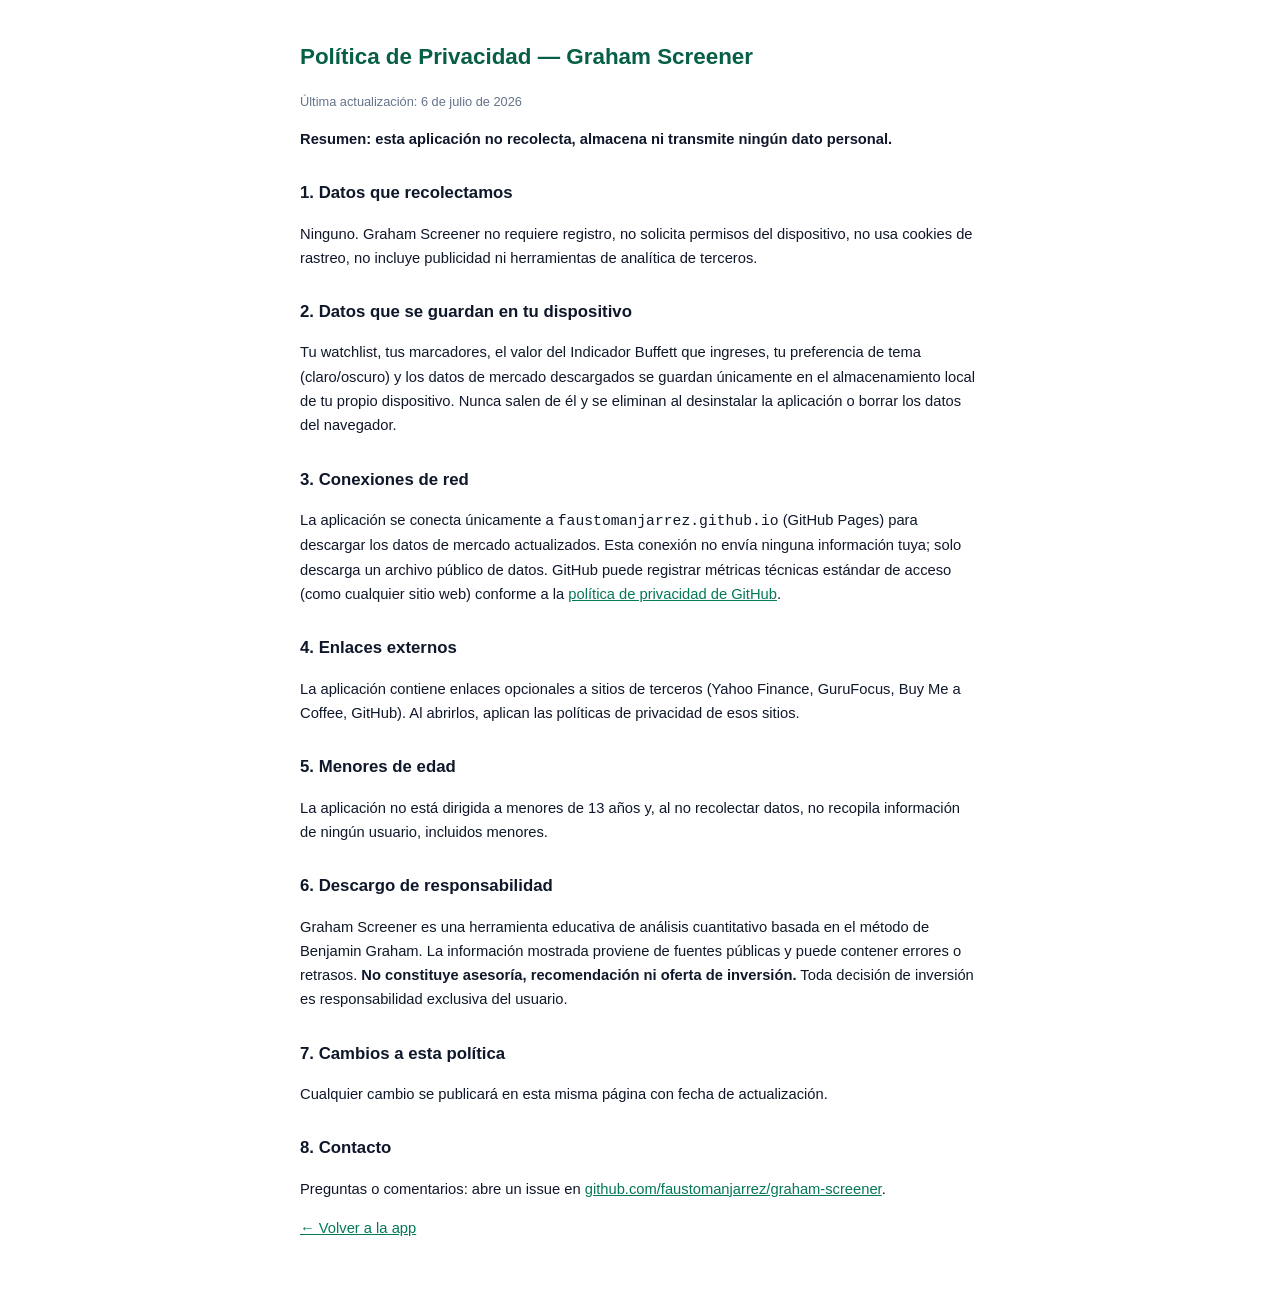
==== app/privacidad.html @ 38e1bb4c "Boton Buy Me a Coffee, politica de privacidad y kit para Google Play Co-Authored-By: Claude Fable 5 " ====
<!DOCTYPE html>
<html lang="es">
<head>
<meta charset="UTF-8">
<meta name="viewport" content="width=device-width, initial-scale=1.0">
<title>Política de Privacidad — Graham Screener</title>
<style>
  body { font-family: -apple-system, BlinkMacSystemFont, 'Segoe UI', Roboto, sans-serif;
         max-width: 680px; margin: 0 auto; padding: 24px 18px 60px; color: #0f172a; line-height: 1.65; }
  h1 { font-size: 1.4rem; color: #065f46; }
  h2 { font-size: 1.05rem; margin-top: 28px; }
  p, li { font-size: .92rem; }
  .updated { color: #64748b; font-size: .8rem; }
  a { color: #047857; }
  @media (prefers-color-scheme: dark) {
    body { background: #0b1220; color: #e2e8f0; }
    h1 { color: #6ee7b7; } a { color: #34d399; }
  }
</style>
</head>
<body>
<h1>Política de Privacidad — Graham Screener</h1>
<p class="updated">Última actualización: 6 de julio de 2026</p>

<p><strong>Resumen: esta aplicación no recolecta, almacena ni transmite ningún dato personal.</strong></p>

<h2>1. Datos que recolectamos</h2>
<p>Ninguno. Graham Screener no requiere registro, no solicita permisos del dispositivo,
no usa cookies de rastreo, no incluye publicidad ni herramientas de analítica de terceros.</p>

<h2>2. Datos que se guardan en tu dispositivo</h2>
<p>Tu watchlist, tus marcadores, el valor del Indicador Buffett que ingreses, tu preferencia
de tema (claro/oscuro) y los datos de mercado descargados se guardan únicamente en el
almacenamiento local de tu propio dispositivo. Nunca salen de él y se eliminan al
desinstalar la aplicación o borrar los datos del navegador.</p>

<h2>3. Conexiones de red</h2>
<p>La aplicación se conecta únicamente a <code>faustomanjarrez.github.io</code> (GitHub Pages)
para descargar los datos de mercado actualizados. Esta conexión no envía ninguna información
tuya; solo descarga un archivo público de datos. GitHub puede registrar métricas técnicas
estándar de acceso (como cualquier sitio web) conforme a la
<a href="https://docs.github.com/es/site-policy/privacy-policies/github-general-privacy-statement" target="_blank" rel="noopener">política de privacidad de GitHub</a>.</p>

<h2>4. Enlaces externos</h2>
<p>La aplicación contiene enlaces opcionales a sitios de terceros (Yahoo Finance, GuruFocus,
Buy Me a Coffee, GitHub). Al abrirlos, aplican las políticas de privacidad de esos sitios.</p>

<h2>5. Menores de edad</h2>
<p>La aplicación no está dirigida a menores de 13 años y, al no recolectar datos, no recopila
información de ningún usuario, incluidos menores.</p>

<h2>6. Descargo de responsabilidad</h2>
<p>Graham Screener es una herramienta educativa de análisis cuantitativo basada en el método
de Benjamin Graham. La información mostrada proviene de fuentes públicas y puede contener
errores o retrasos. <strong>No constituye asesoría, recomendación ni oferta de inversión.</strong>
Toda decisión de inversión es responsabilidad exclusiva del usuario.</p>

<h2>7. Cambios a esta política</h2>
<p>Cualquier cambio se publicará en esta misma página con fecha de actualización.</p>

<h2>8. Contacto</h2>
<p>Preguntas o comentarios: abre un issue en
<a href="https://github.com/faustomanjarrez/graham-screener/issues" target="_blank" rel="noopener">github.com/faustomanjarrez/graham-screener</a>.</p>

<p><a href="index.html">← Volver a la app</a></p>
</body>
</html>
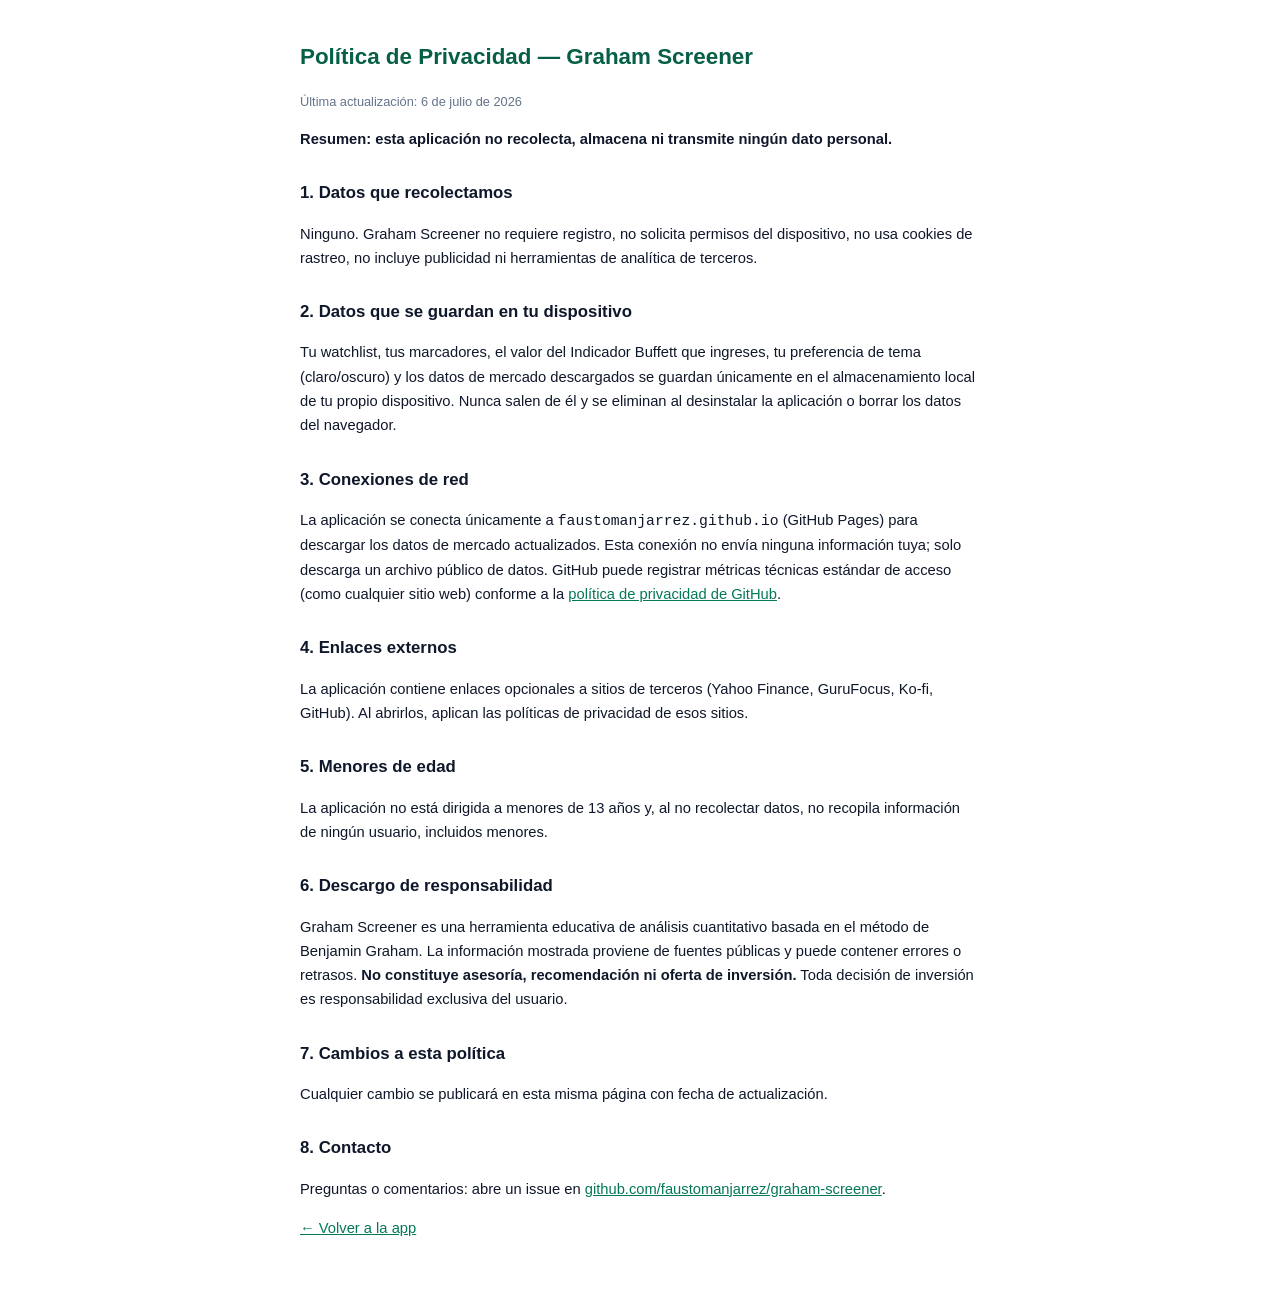
==== commit d05b9347: "Boton de apoyo apunta a Ko-fi (cuenta real del autor) Co-Authored-By: Claude Fable 5 <noreply@anthro" ====
--- a/app/privacidad.html
+++ b/app/privacidad.html
@@ -43,7 +43,7 @@
 
 <h2>4. Enlaces externos</h2>
 <p>La aplicación contiene enlaces opcionales a sitios de terceros (Yahoo Finance, GuruFocus,
-Buy Me a Coffee, GitHub). Al abrirlos, aplican las políticas de privacidad de esos sitios.</p>
+Ko-fi, GitHub). Al abrirlos, aplican las políticas de privacidad de esos sitios.</p>
 
 <h2>5. Menores de edad</h2>
 <p>La aplicación no está dirigida a menores de 13 años y, al no recolectar datos, no recopila
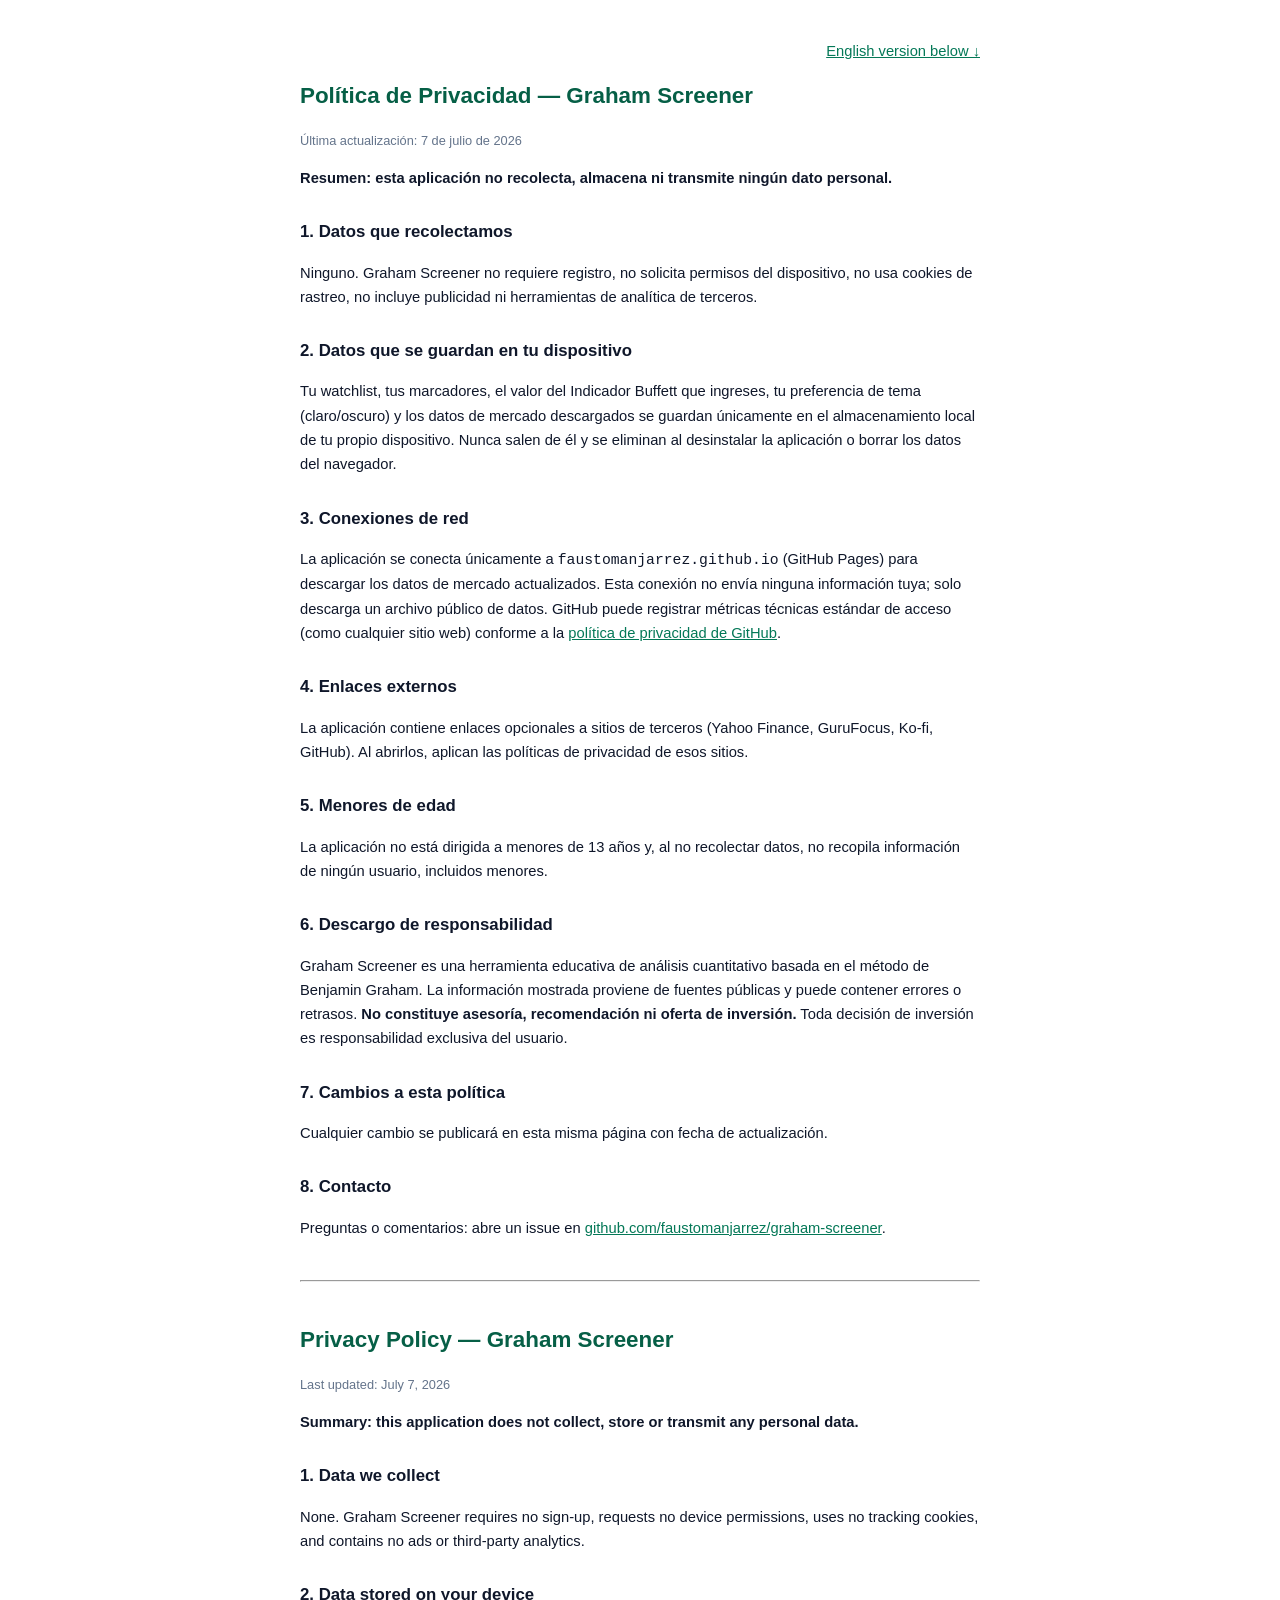
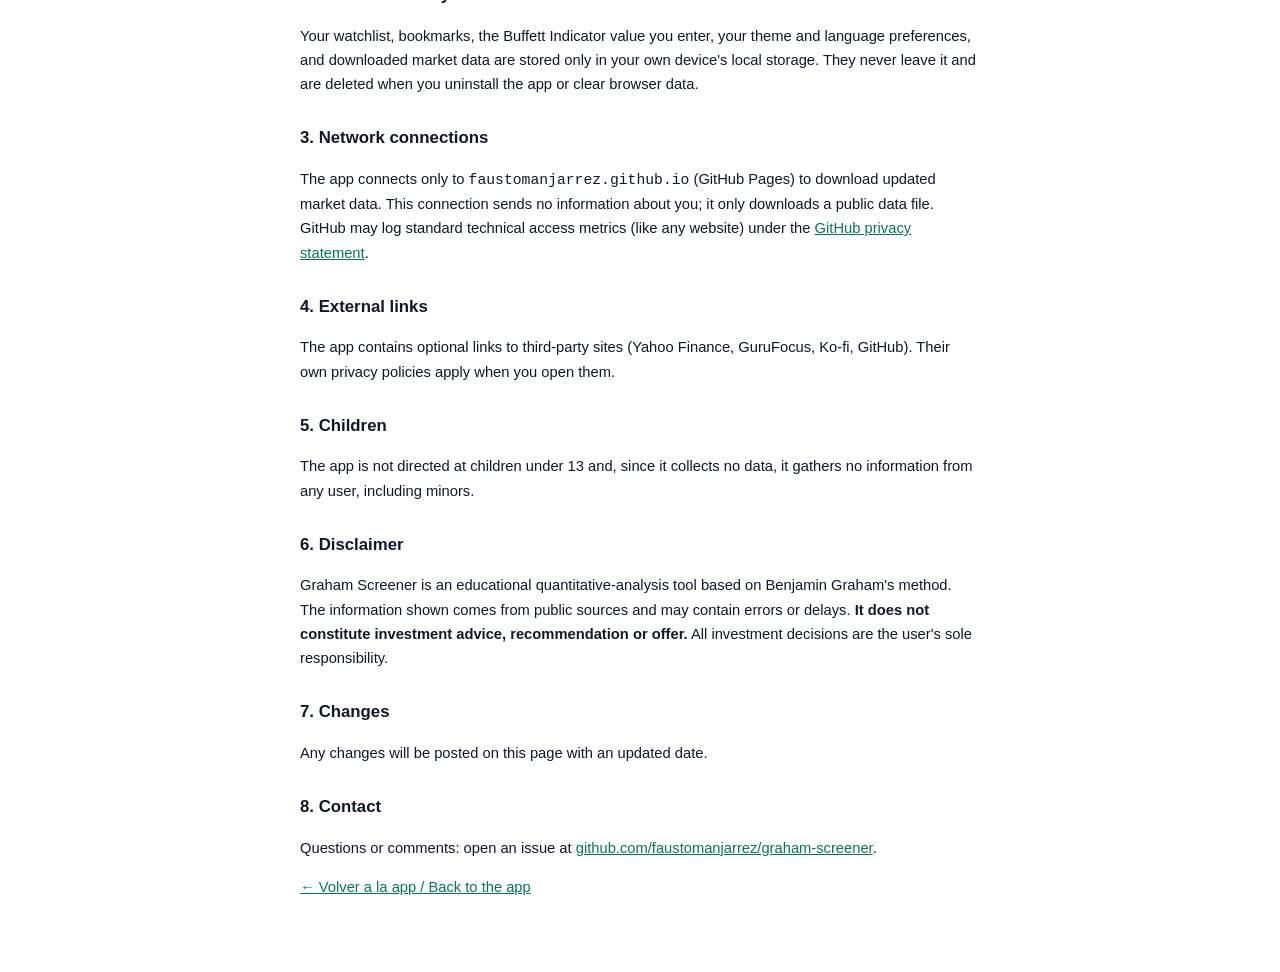
==== commit 09b3967d: "App bilingue espanol/ingles con boton ES-EN y politica de privacidad en ambos idiomas Co-Authored-By" ====
--- a/app/privacidad.html
+++ b/app/privacidad.html
@@ -19,8 +19,9 @@
 </style>
 </head>
 <body>
+<p style="text-align:right"><a href="#english">English version below ↓</a></p>
 <h1>Política de Privacidad — Graham Screener</h1>
-<p class="updated">Última actualización: 6 de julio de 2026</p>
+<p class="updated">Última actualización: 7 de julio de 2026</p>
 
 <p><strong>Resumen: esta aplicación no recolecta, almacena ni transmite ningún dato personal.</strong></p>
 
@@ -62,6 +63,51 @@
 <p>Preguntas o comentarios: abre un issue en
 <a href="https://github.com/faustomanjarrez/graham-screener/issues" target="_blank" rel="noopener">github.com/faustomanjarrez/graham-screener</a>.</p>
 
-<p><a href="index.html">← Volver a la app</a></p>
+<hr id="english" style="margin:40px 0">
+
+<h1>Privacy Policy — Graham Screener</h1>
+<p class="updated">Last updated: July 7, 2026</p>
+
+<p><strong>Summary: this application does not collect, store or transmit any personal data.</strong></p>
+
+<h2>1. Data we collect</h2>
+<p>None. Graham Screener requires no sign-up, requests no device permissions,
+uses no tracking cookies, and contains no ads or third-party analytics.</p>
+
+<h2>2. Data stored on your device</h2>
+<p>Your watchlist, bookmarks, the Buffett Indicator value you enter, your theme and
+language preferences, and downloaded market data are stored only in your own device's
+local storage. They never leave it and are deleted when you uninstall the app or clear
+browser data.</p>
+
+<h2>3. Network connections</h2>
+<p>The app connects only to <code>faustomanjarrez.github.io</code> (GitHub Pages) to
+download updated market data. This connection sends no information about you; it only
+downloads a public data file. GitHub may log standard technical access metrics (like any
+website) under the
+<a href="https://docs.github.com/en/site-policy/privacy-policies/github-general-privacy-statement" target="_blank" rel="noopener">GitHub privacy statement</a>.</p>
+
+<h2>4. External links</h2>
+<p>The app contains optional links to third-party sites (Yahoo Finance, GuruFocus, Ko-fi,
+GitHub). Their own privacy policies apply when you open them.</p>
+
+<h2>5. Children</h2>
+<p>The app is not directed at children under 13 and, since it collects no data, it
+gathers no information from any user, including minors.</p>
+
+<h2>6. Disclaimer</h2>
+<p>Graham Screener is an educational quantitative-analysis tool based on Benjamin
+Graham's method. The information shown comes from public sources and may contain errors
+or delays. <strong>It does not constitute investment advice, recommendation or offer.</strong>
+All investment decisions are the user's sole responsibility.</p>
+
+<h2>7. Changes</h2>
+<p>Any changes will be posted on this page with an updated date.</p>
+
+<h2>8. Contact</h2>
+<p>Questions or comments: open an issue at
+<a href="https://github.com/faustomanjarrez/graham-screener/issues" target="_blank" rel="noopener">github.com/faustomanjarrez/graham-screener</a>.</p>
+
+<p><a href="index.html">← Volver a la app / Back to the app</a></p>
 </body>
 </html>
